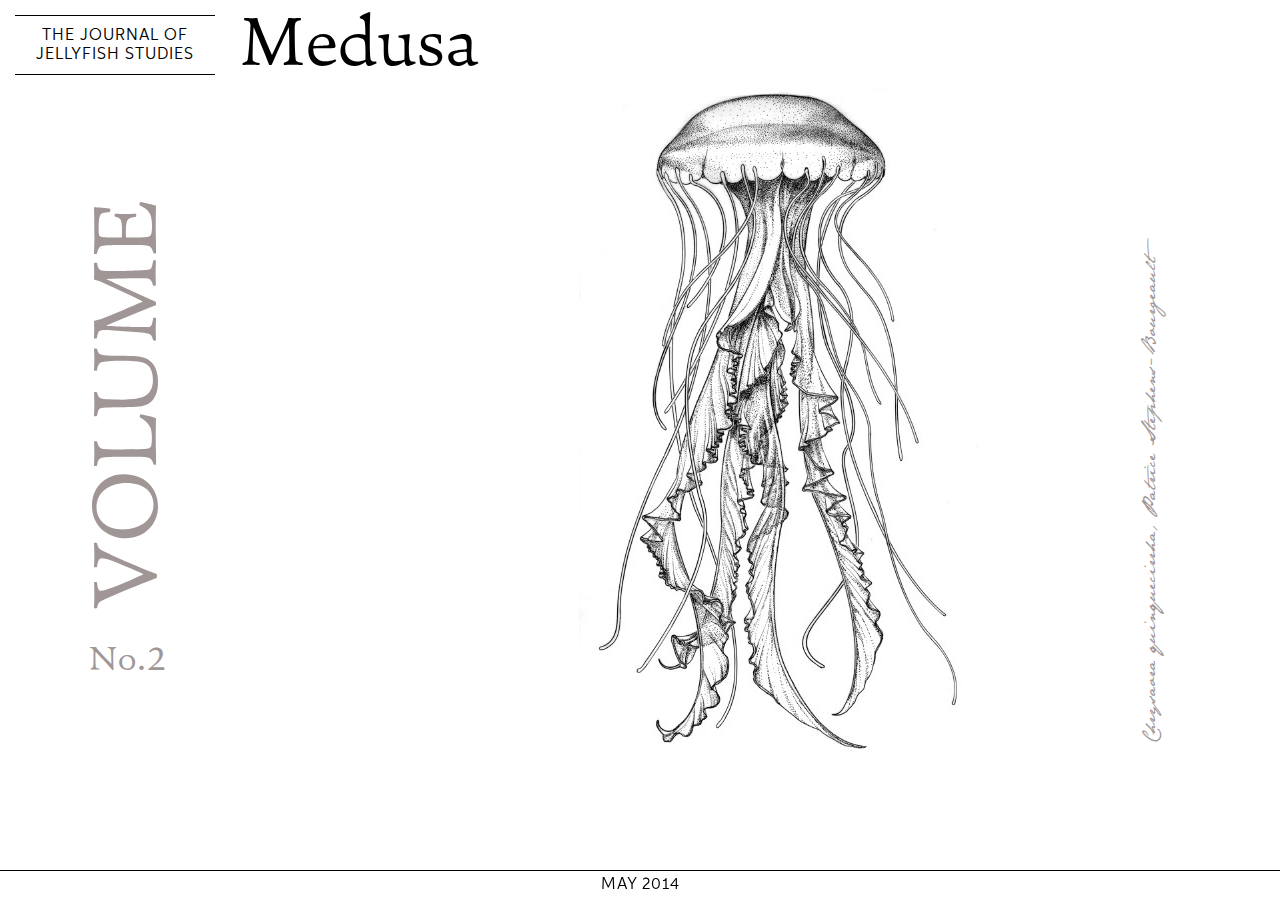
==== index.html @ 26038701 "initial commit" ====
<!DOCTYPE html>
<html lang="en">
<head>
    <meta charset="UTF-8">
    <meta name='viewport' content='width=device-width, initial-scale=1.0, shrink-to-fit=no'>
    <title>Medusa</title>
    <link rel="stylesheet" href="src/css/override.css" type="text/css">
</head>
<body>
    <div class="heading">
        THE JOURNAL OF JELLYFISH STUDIES
    </div>
    <div class="study_title">
        Medusa
    </div>
    <div class="volume">
        VOLUME
    </div>
    <div class="number">
        No.2
    </div>
    <div class="jelly">
        <img src="assets/images/jelly.webp" alt="jellyfish">
    </div>
    <div class="text">
        Chrysaora quinquecirrha, Patrice Stephens-Bourgeault
    </div>
    <div class="footer">
        MAY 2014
    </div>
</body>
</html>
---- src/css/override.css ----
@import 'normalize.css';

@font-face {
    font-family: janeausten;
    src: url("../../assets/fonts/JaneAust.woff") format("woff");
    font-style: normal;
    font-weight: 300;
    font-display: swap;
}

@font-face {
    font-family: aspira;
    src: url("../../assets/fonts/MyFontsWebfontsKit/webFonts/AspiraDEMO/font.woff2") format("woff2");
    font-style: normal;
    font-weight: 300;
    font-display: swap;
}

@font-face {
    font-family: pesaro;
    src: url("../../assets/fonts/MyFontsWebfontsKit/webFonts/PesaroLight/font.woff2") format("woff2");
    font-style: normal;
    font-weight: 300;
    font-display: swap;
}

* {
    margin: 0;
    padding: 0;
    box-sizing: border-box;
}

/*build the pocket-size corporate surveillance device look*/
body {
    display: flex;
    flex-wrap: wrap;
    font-family: "pesaro", sans-serif;
    font-weight: 300;
    line-height: 1.8em;
    letter-spacing: 1px;
    color: #000000;
}

.heading {
    width: 200px;
    font-family: aspira, sans-serif;
    line-height: 1.2em;
    text-align: center;
    border-top: 1px solid #000000;
    border-bottom: 1px solid #000000;
    margin: 15px;
}

.study_title {
    font-size: 72px;
    margin: 30px 0 20px 10px;
}

.volume {
    position: absolute;
    z-index: 999;
    margin: 0 auto;
    left: 0;
    right: 80%;
    text-align: center;
    bottom: 35%;
    transform: rotate(-90deg);
    font-size: 56px;
    color: #a19696;
}

.number {
    position: absolute;
    z-index: 999;
    margin: 0 auto;
    left: 0;
    right: 80%;
    text-align: center;
    bottom: 25%;
    color: #a19696;
    font-family: pesaro, sans-serif;
    font-size: 24px;
}

.jelly {
    display: flex;
    align-items: center;
    margin-left: 100px;
    margin-top: 40px;
}

.jelly img {
    width: 80%;
}

.text {
    white-space: nowrap;
    position: absolute;
    z-index: 999;
    margin: 0 auto;
    left: 98%;
    right: 0;
    text-align: left;
    bottom: 10%;
    transform: rotate(-90deg);
    color: #a19696;
    font-family: janeausten, sans-serif;
    font-size: 14px;
}

.footer {
    position: fixed;
    left: 0;
    bottom: 0;
    width: 100%;
    text-align: center;
    font-family: aspira, sans-serif;
    border-top: 1px solid #000000;
}

/* Tablet Styles */
@media only screen and (min-width: 700px) and (max-width: 1199px) {
    .heading {
        margin-top: 30px;
        padding: 10px;
        font-size: 18px;
        width: 250px;
        height: 60px;
    }

    .study_title {
        width: 50%;
        font-size: 96px;
        padding-top: 20px;
    }

    .jelly {
        margin-left: 200px;
        margin-top: 60px;
    }

    .jelly img {
        width: 100%;
    }

    .volume {
        position: absolute;
        z-index: 999;
        margin: 0 auto;
        left: 0;
        right: 80%;
        text-align: center;
        bottom: 45%;
        transform: rotate(-90deg);
        font-size: 96px;
    }

    .number {
        bottom: 35%;
        font-size: 36px;
    }

    .text {
        left: 80%;
        bottom: 30%;
        font-size: 16px;
    }
}

/* Desktop Styles */
@media only screen and (min-width: 1200px) {
    .body {
        display: flex;
        flex-wrap: wrap;
        width: 700px;
        margin: 0 auto;
    }

    .jelly {
        padding-top: 40px;
    }

    .jelly img {
        width: 100%;
    }

    .heading {
        height: 60px;
        padding-top: 10px;
    }

    .volume {
        position: absolute;
        z-index: 999;
        margin: 0 auto;
        left: 0;
        right: 80%;
        text-align: center;
        bottom: 45%;
        transform: rotate(-90deg);
        font-size: 96px;
    }

    .number {
        bottom: 25%;
        font-size: 36px;
    }

    .text {
        left: 80%;
        bottom: 30%;
        font-size: 16px;
    }
}
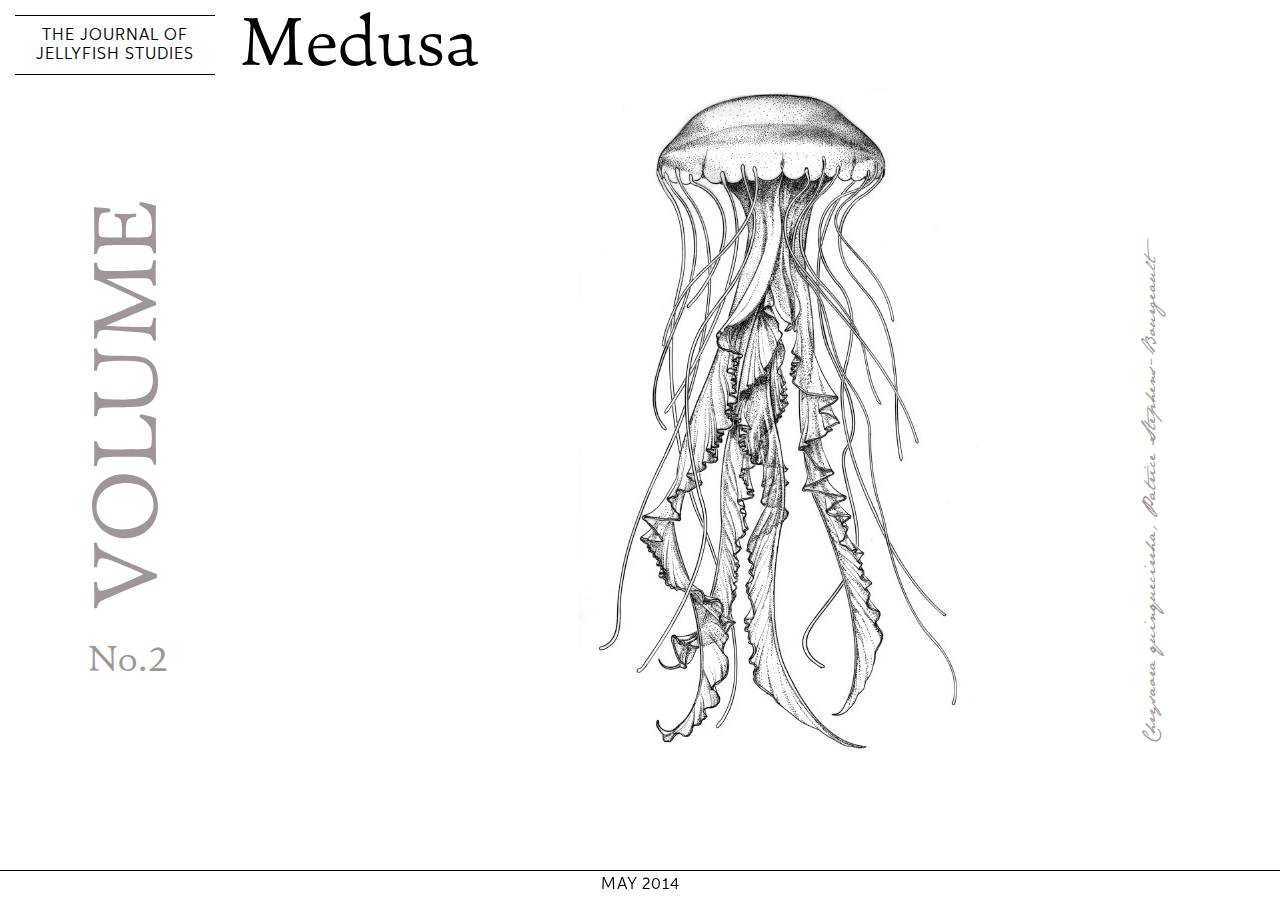
==== commit c7b74e09: "initial commit" ====
--- a/index.html
+++ b/index.html
@@ -20,7 +20,7 @@
         No.2
     </div>
     <div class="jelly">
-        <img src="assets/images/jelly.webp" alt="jellyfish">
+        <img src="assets/images/jelly.webp" alt="jellyfishs">
     </div>
     <div class="text">
         Chrysaora quinquecirrha, Patrice Stephens-Bourgeault
--- a/src/css/override.css
+++ b/src/css/override.css
@@ -203,7 +203,7 @@
 
     .number {
         bottom: 25%;
-        font-size: 36px;
+        font-size: 38px;
     }
 
     .text {
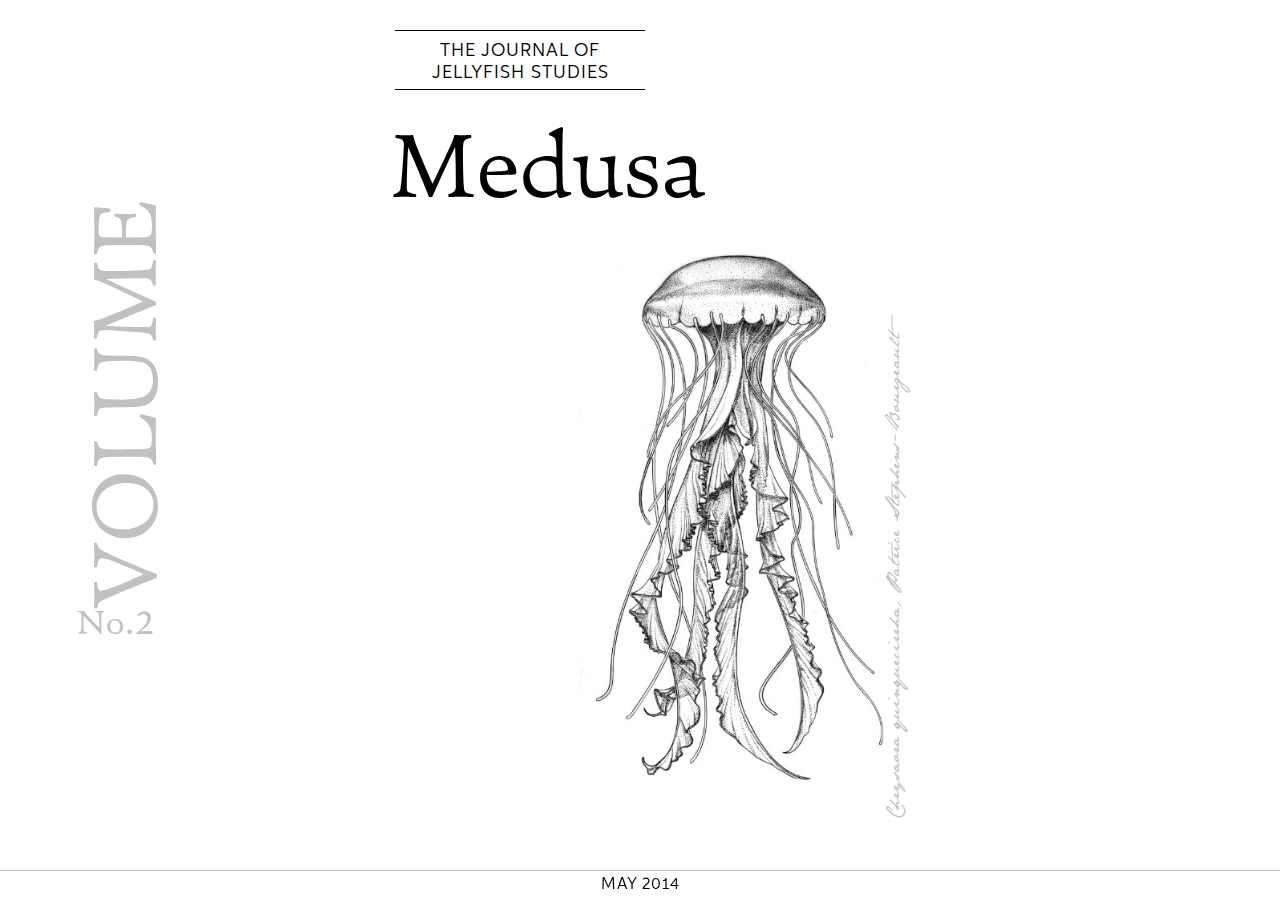
==== commit f5e52381: "initial commit" ====
--- a/index.html
+++ b/index.html
@@ -7,26 +7,28 @@
     <link rel="stylesheet" href="src/css/override.css" type="text/css">
 </head>
 <body>
-    <div class="heading">
-        THE JOURNAL OF JELLYFISH STUDIES
-    </div>
-    <div class="study_title">
-        Medusa
-    </div>
-    <div class="volume">
-        VOLUME
-    </div>
-    <div class="number">
-        No.2
-    </div>
-    <div class="jelly">
-        <img src="assets/images/jelly.webp" alt="jellyfishs">
-    </div>
-    <div class="text">
-        Chrysaora quinquecirrha, Patrice Stephens-Bourgeault
-    </div>
-    <div class="footer">
-        MAY 2014
+    <div class="page">
+        <div class="heading">
+            THE JOURNAL OF JELLYFISH STUDIES
+        </div>
+        <div class="study_title">
+            Medusa
+        </div>
+        <div class="volume">
+            VOLUME
+        </div>
+        <div class="number">
+            No.2
+        </div>
+        <div class="jelly">
+            <img src="assets/images/jelly.webp" alt="jellyfishs">
+        </div>
+        <div class="text">
+            Chrysaora quinquecirrha, Patrice Stephens-Bourgeault
+        </div>
+        <div class="footer">
+            MAY 2014
+        </div>
     </div>
 </body>
 </html>--- a/src/css/override.css
+++ b/src/css/override.css
@@ -31,7 +31,7 @@
 }
 
 /*build the pocket-size corporate surveillance device look*/
-body {
+.page {
     display: flex;
     flex-wrap: wrap;
     font-family: "pesaro", sans-serif;
@@ -66,18 +66,19 @@
     bottom: 35%;
     transform: rotate(-90deg);
     font-size: 56px;
-    color: #a19696;
+    color: #c2c1c1;
 }
 
 .number {
     position: absolute;
+    display: flex;
     z-index: 999;
     margin: 0 auto;
     left: 0;
     right: 80%;
     text-align: center;
     bottom: 25%;
-    color: #a19696;
+    color: #c2c1c1;
     font-family: pesaro, sans-serif;
     font-size: 24px;
 }
@@ -87,10 +88,13 @@
     align-items: center;
     margin-left: 100px;
     margin-top: 40px;
+    overflow: hidden;
 }
 
 .jelly img {
-    width: 80%;
+    width: 100%;
+    height: 100%;
+    overflow: hidden;
 }
 
 .text {
@@ -98,12 +102,12 @@
     position: absolute;
     z-index: 999;
     margin: 0 auto;
-    left: 98%;
+    left: 95%;
     right: 0;
     text-align: left;
     bottom: 10%;
     transform: rotate(-90deg);
-    color: #a19696;
+    color: #c2c1c1;
     font-family: janeausten, sans-serif;
     font-size: 14px;
 }
@@ -115,11 +119,15 @@
     width: 100%;
     text-align: center;
     font-family: aspira, sans-serif;
-    border-top: 1px solid #000000;
+    border-top: 1px solid #c2c1c1;
 }
 
-/* Tablet Styles */
-@media only screen and (min-width: 700px) and (max-width: 1199px) {
+/* Tablet Styles and Desktop*/
+@media only screen and (min-width: 1000px) {
+    .page {
+        width: 520px;
+        margin: 0 auto;
+    }
     .heading {
         margin-top: 30px;
         padding: 10px;
@@ -136,10 +144,13 @@
 
     .jelly {
         margin-left: 200px;
-        margin-top: 60px;
+        margin-top: 40px;
     }
 
     .jelly img {
+        display: flex;
+        justify-content: center;
+        flex-wrap: wrap;
         width: 100%;
     }
 
@@ -156,60 +167,15 @@
     }
 
     .number {
-        bottom: 35%;
+        bottom: 29%;
+        left: 6%;
         font-size: 36px;
     }
 
     .text {
-        left: 80%;
-        bottom: 30%;
+        left: 40%;
+        bottom: 50%;
         font-size: 16px;
     }
 }
 
-/* Desktop Styles */
-@media only screen and (min-width: 1200px) {
-    .body {
-        display: flex;
-        flex-wrap: wrap;
-        width: 700px;
-        margin: 0 auto;
-    }
-
-    .jelly {
-        padding-top: 40px;
-    }
-
-    .jelly img {
-        width: 100%;
-    }
-
-    .heading {
-        height: 60px;
-        padding-top: 10px;
-    }
-
-    .volume {
-        position: absolute;
-        z-index: 999;
-        margin: 0 auto;
-        left: 0;
-        right: 80%;
-        text-align: center;
-        bottom: 45%;
-        transform: rotate(-90deg);
-        font-size: 96px;
-    }
-
-    .number {
-        bottom: 25%;
-        font-size: 38px;
-    }
-
-    .text {
-        left: 80%;
-        bottom: 30%;
-        font-size: 16px;
-    }
-}
-
